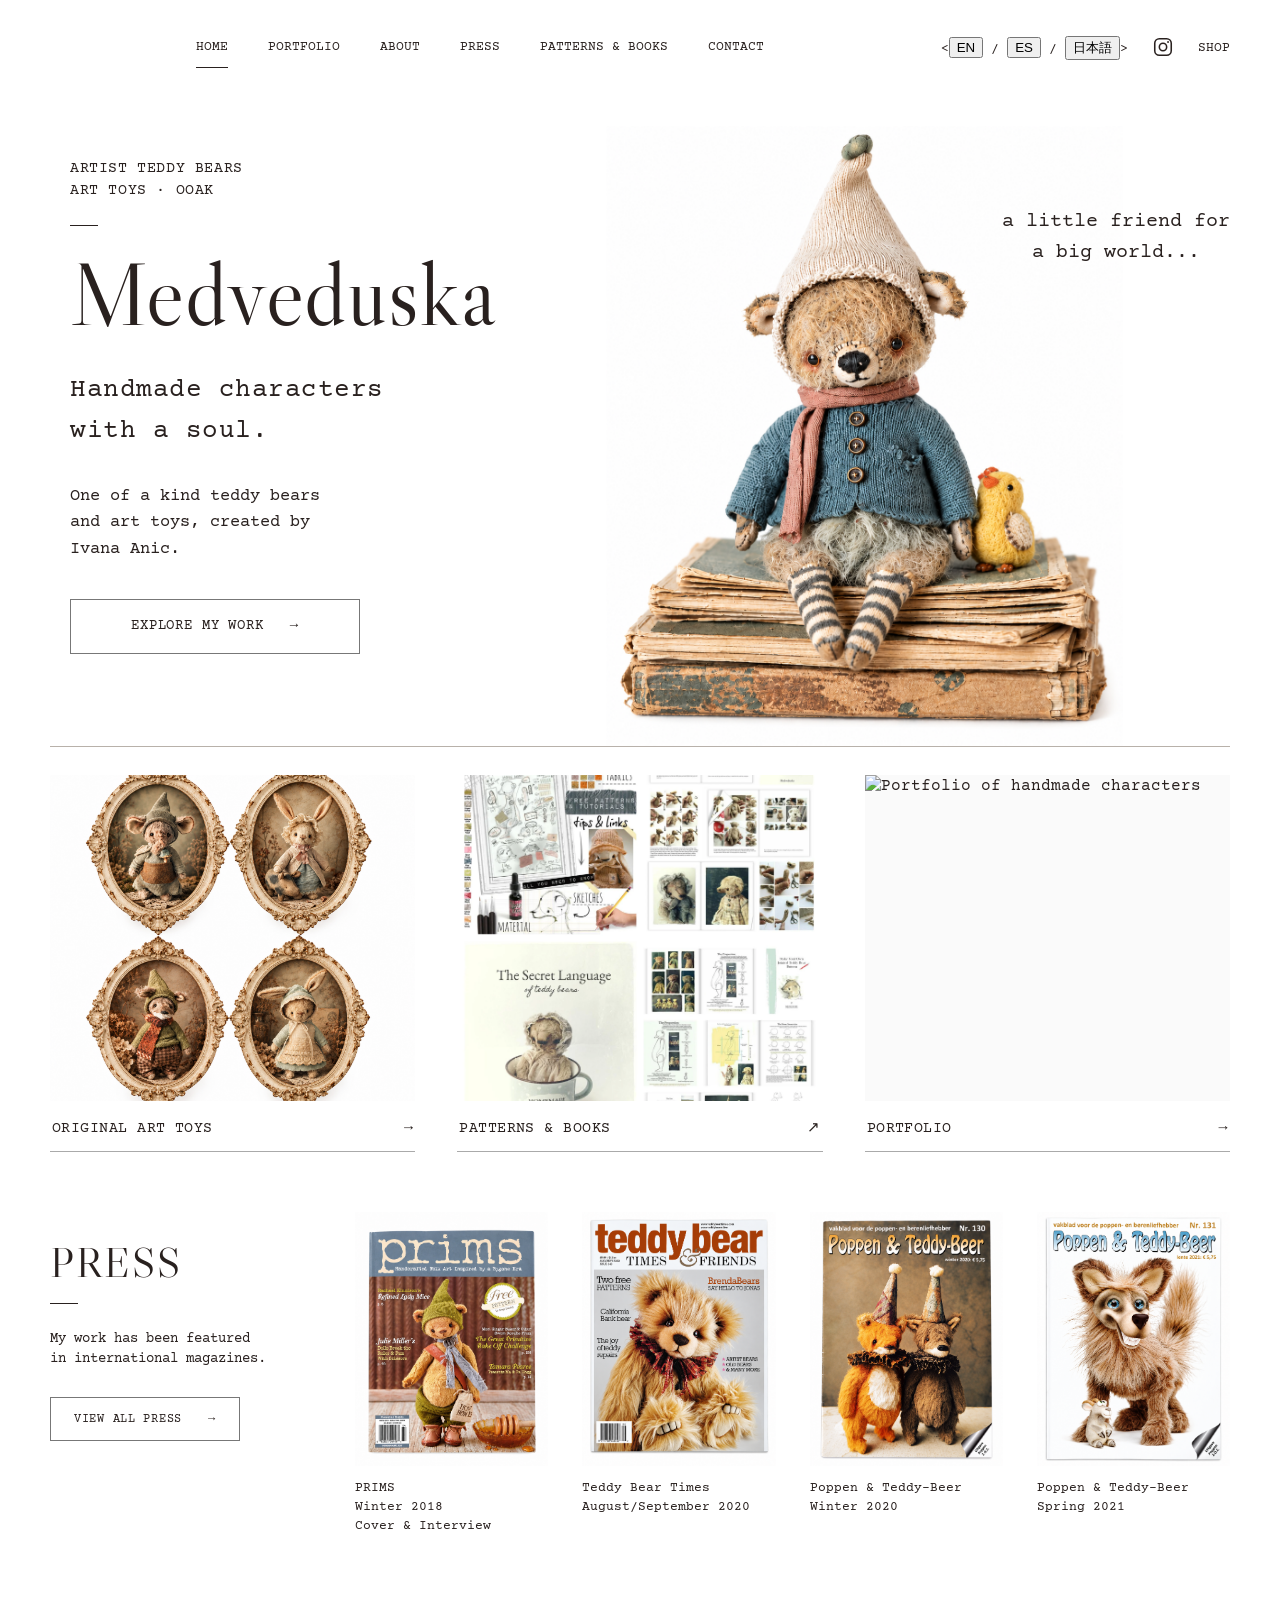
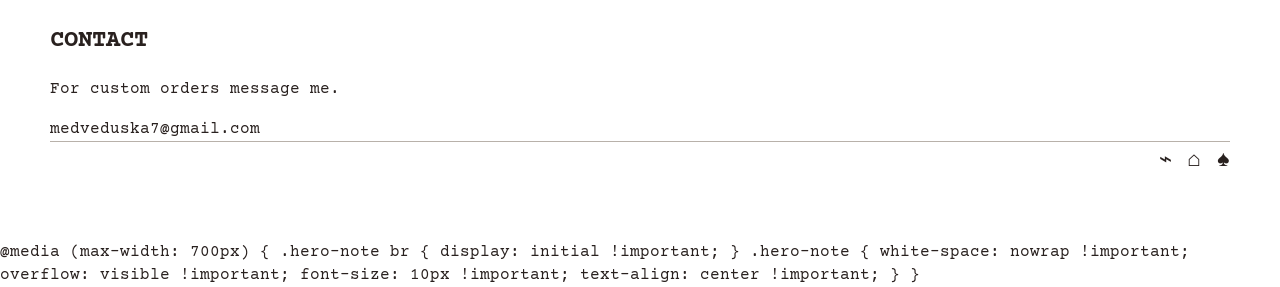
==== index.html @ 2564c170 "Update link for patterns and books section" ====
<!doctype html>
<html lang="en">
<head>
  <meta charset="utf-8" />
  <meta name="viewport" content="width=device-width, initial-scale=1" />
  <meta name="description" content="Medveduska — handmade characters with a soul." />
  <title>Medveduska — Artist Teddy Bears</title>
  <link rel="preconnect" href="https://fonts.googleapis.com">
  <link rel="preconnect" href="https://fonts.gstatic.com" crossorigin>
  <link href="https://fonts.googleapis.com/css2?family=Courier+Prime:wght@400;700&family=Libre+Caslon+Display&display=swap" rel="stylesheet">
  <link rel="stylesheet" href="styles.css" />
</head>
<body>
  <header class="site-header shell">
    <a class="brand-mobile" href="#home">MEDVEDUSKA</a>
    <button class="menu-button" aria-expanded="false" aria-controls="main-nav">MENU</button>
    <nav id="main-nav" class="nav" aria-label="Main navigation">
      <a class="active" href="#home">HOME</a><a href="#portfolio">PORTFOLIO</a><a href="#about">ABOUT</a><a href="#press">PRESS</a><a href="#patterns">PATTERNS &amp; BOOKS</a><a href="#contact">CONTACT</a>
    </nav>
    <div class="header-tools"><span><<button id="btn-en" type="button">EN</button> / <button id="btn-es" type="button">ES</button> / <button id="btn-ja" type="button">日本語</button>></span><a class="instagram" href="https://www.instagram.com/medveduska/" target="_blank" rel="noopener"><svg width="22" height="22" viewBox="0 0 24 24" fill="none" stroke="currentColor" stroke-width="1.7"><rect x="3" y="3" width="18" height="18" rx="5"/><circle cx="12" cy="12" r="4"/><circle cx="17.5" cy="6.5" r="1" fill="currentColor" stroke="none"/></svg></a>
<a class="shop-link" href="https://www.etsy.com/es/shop/Medveduska" target="_blank" rel="noopener">SHOP</a></div>
  </header>

  <main id="home">
    <section class="hero shell">
      <div class="hero-copy">
        <p class="eyebrow">ARTIST TEDDY BEARS<br>ART TOYS · OOAK</p>
        <span class="tiny-rule"></span>
        <h1>Medveduska</h1>
        <h2 id="hero-title">Handmade characters<br>with a soul.</h2>
<p class="intro" id="hero-intro">One of a kind teddy bears<br>and art toys, created by<br>Ivana Anic.</p>
<a class="outline-button" id="explore-button" href="#portfolio">EXPLORE MY WORK <span>→</span></a>
      </div>
      <div class="hero-art">
        <img src="hero-bear.png" alt="Handmade teddy bear and a small yellow chick sitting on a complete stack of vintage books" />
       <div class="hero-note"><p>a little friend for<br>a big world...</p></div>
      </div>
    </section>

    <section id="portfolio" class="feature-grid shell" aria-label="Featured collections">
      <a class="feature-card" href="art-toys.html"><img src="original-art-toys.png" alt="Original Art Toys"><span>ORIGINAL ART TOYS <b>→</b></span></a>
      <a id="patterns" class="feature-card" href="patterns-books.html"><img src="bear%20book.webp" alt="Handmade bear patterns and books"><span>PATTERNS &amp; BOOKS <b>↗</b></span></a>
      <a class="feature-card" href="#"><img src="assets/portfolio.png" alt="Portfolio of handmade characters"><span>PORTFOLIO <b>→</b></span></a>
    </section>

    <section id="press" class="press shell">
      <div class="press-copy">
        <h2>PRESS</h2><span class="tiny-rule"></span>
        <p>My work has been featured<br>in international magazines.</p>
        <a class="outline-button small" href="#">VIEW ALL PRESS <span>→</span></a>
      </div>
      <div class="press-grid">
        <article><img src="Portada prims_ arte folk y miel.png" alt="Prims magazine cover"><p>PRIMS<br>Winter 2018<br>Cover &amp; Interview</p></article>
        <article><img src="Portada de revista con oso de peluche artesano.png" alt="Teddy Bear Times magazine cover"><p>Teddy Bear Times<br>August/September 2020</p></article>
        <article><img src="Portada vintage de Poppen & Teddy-Beer.png" alt="Poppen and Teddy-Beer magazine cover"><p>Poppen &amp; Teddy-Beer<br>Winter 2020</p></article>
        <article><img src="Portada Poppen & Teddy-Beer con compañeros de peluche.png" alt="Poppen and Teddy-Beer magazine cover"><p>Poppen &amp; Teddy-Beer<br>Spring 2021</p></article>
      </div>
    </section>

    <section id="about" class="sr-only">About Medveduska</section>
    <section id="contact" class="contact shell">
  <h2>CONTACT</h2>
  <p>For custom orders message me.</p>
  <a href="mailto:medveduska7@gmail.com">medveduska7@gmail.com</a>
</section>
  </main>

  <footer class="shell footer-line" aria-hidden="true"><span>⌁</span><span>⌂</span><span>♠</span></footer>
  <script src="script.js"></script>
</body>
</html>
@media (max-width: 700px) {
  .hero-note br {
    display: initial !important;
  }

  .hero-note {
    white-space: nowrap !important;
    overflow: visible !important;
    font-size: 10px !important;
    text-align: center !important;
  }
}
---- styles.css ----
:root{--ink:#29211f;--muted:#6f6660;--line:#b8b1aa;--paper:#fff;--serif:"Libre Caslon Display",Georgia,serif;--type:"Courier Prime","Courier New",monospace}
*{box-sizing:border-box}html{scroll-behavior:smooth}body{margin:0;background:var(--paper);color:var(--ink);font-family:var(--type);font-size:16px;line-height:1.45}img{display:block;max-width:100%}a{color:inherit;text-decoration:none}.shell{width:min(1180px,calc(100% - 64px));margin-inline:auto}.site-header{height:96px;display:grid;grid-template-columns:1fr auto;align-items:center;gap:30px}.nav{display:flex;justify-content:center;gap:40px;font-size:13px}.nav a{padding:10px 0;white-space:nowrap}.nav a.active{border-bottom:1px solid var(--ink)}.header-tools{display:flex;align-items:center;gap:24px;font-size:13px}.instagram{font-family:Arial,sans-serif;font-size:29px;line-height:1}.brand-mobile,.menu-button{display:none}.hero{min-height:650px;border-bottom:1px solid var(--line);display:grid;grid-template-columns:38% 62%;align-items:end;overflow:hidden}.hero-copy{align-self:center;padding:30px 0 60px 20px;z-index:2}.eyebrow{font-size:15px;letter-spacing:.04em;margin:0 0 24px}.tiny-rule{display:block;width:28px;border-top:1px solid var(--ink);margin:0 0 25px}.hero h1{font-family:var(--serif);font-weight:400;font-size:clamp(64px,7vw,96px);line-height:.95;letter-spacing:.01em;margin:0 0 35px}.hero h2{font-family:var(--type);font-weight:400;font-size:26px;line-height:1.55;letter-spacing:.02em;margin:0 0 32px}.intro{font-size:17px;line-height:1.55;margin:0 0 36px}.outline-button{width:290px;height:55px;border:1px solid #777;display:flex;align-items:center;justify-content:center;gap:26px;font-size:14px;letter-spacing:.06em;transition:.2s}.outline-button:hover{background:#29211f;color:#fff}.hero-art{height:650px;position:relative;display:flex;align-items:flex-end;justify-content:center}.hero-art>img{width:min(680px,100%);height:620px;object-fit:contain;object-position:center bottom}.hero-note{position:absolute;right:0;top:110px;text-align:center;font-size:20px;line-height:1.55}.hero-note .star{display:block;font-family:Georgia,serif;font-size:45px;margin-bottom:18px;color:#73542c}.hero-note p{margin:0}.feature-grid{padding:28px 0 55px;display:grid;grid-template-columns:repeat(3,1fr);gap:42px}.feature-card img{width:100%;aspect-ratio:1.12/1;object-fit:cover;background:#fafafa}.feature-card span{display:flex;justify-content:space-between;border-bottom:1px solid #aaa;padding:17px 2px 11px;font-size:15px;letter-spacing:.03em}.feature-card b{font-weight:400}.press{border-top:0;padding:5px 0 55px;display:grid;grid-template-columns:250px 1fr;gap:55px}.press-copy{position:relative;padding-top:20px}.press-copy h2{font-family:var(--serif);font-size:42px;font-weight:400;letter-spacing:.05em;margin:0 0 10px}.press-copy p{font-size:14px}.outline-button.small{width:190px;height:44px;font-size:12px;margin-top:28px}.botanical{font-family:Georgia,serif;font-size:28px;line-height:.7;margin:42px 0 0 18px;color:#8c6030;transform:rotate(-8deg);width:max-content}.dreams{margin:0 0 0 72px!important;transform:rotate(-8deg);font-size:16px!important;line-height:1.4!important}.press-grid{display:grid;grid-template-columns:repeat(4,1fr);gap:34px}.press-grid article img{width:100%;aspect-ratio:.76;object-fit:cover}.press-grid article p{font-size:13px;line-height:1.45}.footer-line{height:100px;border-top:1px solid var(--line);display:flex;justify-content:flex-end;align-items:flex-start;gap:16px;padding-top:4px;font-size:22px}.sr-only{position:absolute;width:1px;height:1px;padding:0;margin:-1px;overflow:hidden;clip:rect(0,0,0,0);white-space:nowrap;border:0}
@media(max-width:980px){.site-header{height:76px;grid-template-columns:1fr auto auto}.brand-mobile,.menu-button{display:block}.brand-mobile{font-size:14px}.menu-button{border:0;background:none;font:inherit;font-size:13px}.nav{position:absolute;top:76px;left:0;right:0;background:#fff;z-index:10;display:none;flex-direction:column;gap:0;padding:20px 32px;border-bottom:1px solid var(--line)}.nav.open{display:flex}.header-tools{gap:12px}.hero{grid-template-columns:42% 58%;min-height:auto}.hero-copy{padding:65px 0 10px}.hero-art{height:600px}.hero-art>img{height:580px}.hero-note{right:3%;top:70px}.feature-grid{gap:20px}.press{grid-template-columns:1fr}.press-grid{gap:20px}}

@media(max-width:430px){.hero h1{font-size:56px}.press-grid{grid-template-columns:1fr 1fr;gap:16px}.press-grid article p{font-size:11px}}

@media (max-width: 700px) {
  .hero {
  grid-template-columns: 42% 58%;
  align-items: center;
}
.hero h1 {
  font-size: 30px;
}

.hero h2 {
  font-size: 14px;
}

.hero .intro {
  font-size: 11px;
}
  .hero-copy {
    padding-left: 0;
  }

  .hero-art img {
    width: 100%;
    height: auto;
    object-fit: contain;
  }

  .feature-grid {
    grid-template-columns: repeat(3, minmax(0, 1fr));
    gap: 12px;
  }

  .feature-card img {
    width: 100%;
    height: auto;
    object-fit: contain;
  }
}
@media (max-width: 700px) {
  .hero {
    display: grid;
    grid-template-columns: 42% 58%;
    align-items: center;
  }

  .hero-copy {
    grid-column: 1;
    grid-row: 1;
    min-width: 0;
  }

  .hero-art {
    grid-column: 2;
    grid-row: 1;
    min-width: 0;
  }
}
@media (max-width: 700px) {
  .hero.shell {
    display: grid !important;
    grid-template-columns: minmax(0, 42%) minmax(0, 58%) !important;
    align-items: center;
  }

  .hero-copy {
    grid-column: 1 !important;
    grid-row: 1 !important;
    min-width: 0;
  }

  .hero-art {
    grid-column: 2 !important;
    grid-row: 1 !important;
    min-width: 0;
  }

  .hero-art img {
    width: 100%;
    height: auto;
  }
}
@media (max-width: 700px) {
  .hero-art {
    width: 58%;
    height: auto;
    margin-left: auto;
    position: relative;
  }

  .hero-art img {
    width: 100%;
    height: auto;
    object-fit: contain;
  }

  .hero-note {
    position: absolute;
    right: 0;
    top: 12%;
    font-size: 10px;
    line-height: 1.4;
  }
}
@media (max-width: 700px) {
 .hero-note {
  position: absolute !important;
  top: -45px !important;
  right: 0 !important;
  font-size: 11px !important;
  line-height: 1.5 !important;
}

  .hero-art {
    margin-top: 130px !important;
  }

  .hero-copy {
    position: relative;
    z-index: 2;
  }
}
@media (max-width: 700px) {
  .hero-art {
    width: 68% !important;
    margin-left: auto !important;
    margin-top: 145px !important;
  }

  .hero-note {
    top: -35px !important;
    right: 0 !important;
    width: 100% !important;
    white-space: nowrap !important;
    font-size: 9px !important;
    line-height: 1.2 !important;
    text-align: right !important;
  }

  .hero-note br {
    display: none !important;
  }
}
@media (min-width: 701px) {
  .hero-note {
    top: 110px !important;
    right: 0 !important;
    width: auto !important;
    white-space: normal !important;
    text-align: center !important;
    font-size: 20px !important;
    line-height: 1.55 !important;
  }
}
@media (max-width: 700px) {
  .hero-note {
    width: 100% !important;
    white-space: normal !important;
    overflow: visible !important;
    text-align: center !important;
    font-size: 11px !important;
  }

  .hero-note br {
    display: block !important;
  }
}
@media (max-width: 700px) {
  .site-header {
    grid-template-columns: auto auto 1fr !important;
    gap: 10px !important;
  }

  .header-tools {
    gap: 8px !important;
    justify-content: flex-end;
    min-width: 0;
  }

  .header-tools span {
    display: inline-flex !important;
    align-items: center;
    gap: 3px;
    white-space: nowrap;
  }

  .header-tools button {
    font-size: 10px;
    padding: 2px 3px;
  }

  .header-tools .instagram {
    font-size: 20px;
  }

  .header-tools .shop-link {
    font-size: 10px;
  }

  .brand-mobile,
  .menu-button {
    font-size: 10px;
  }
}
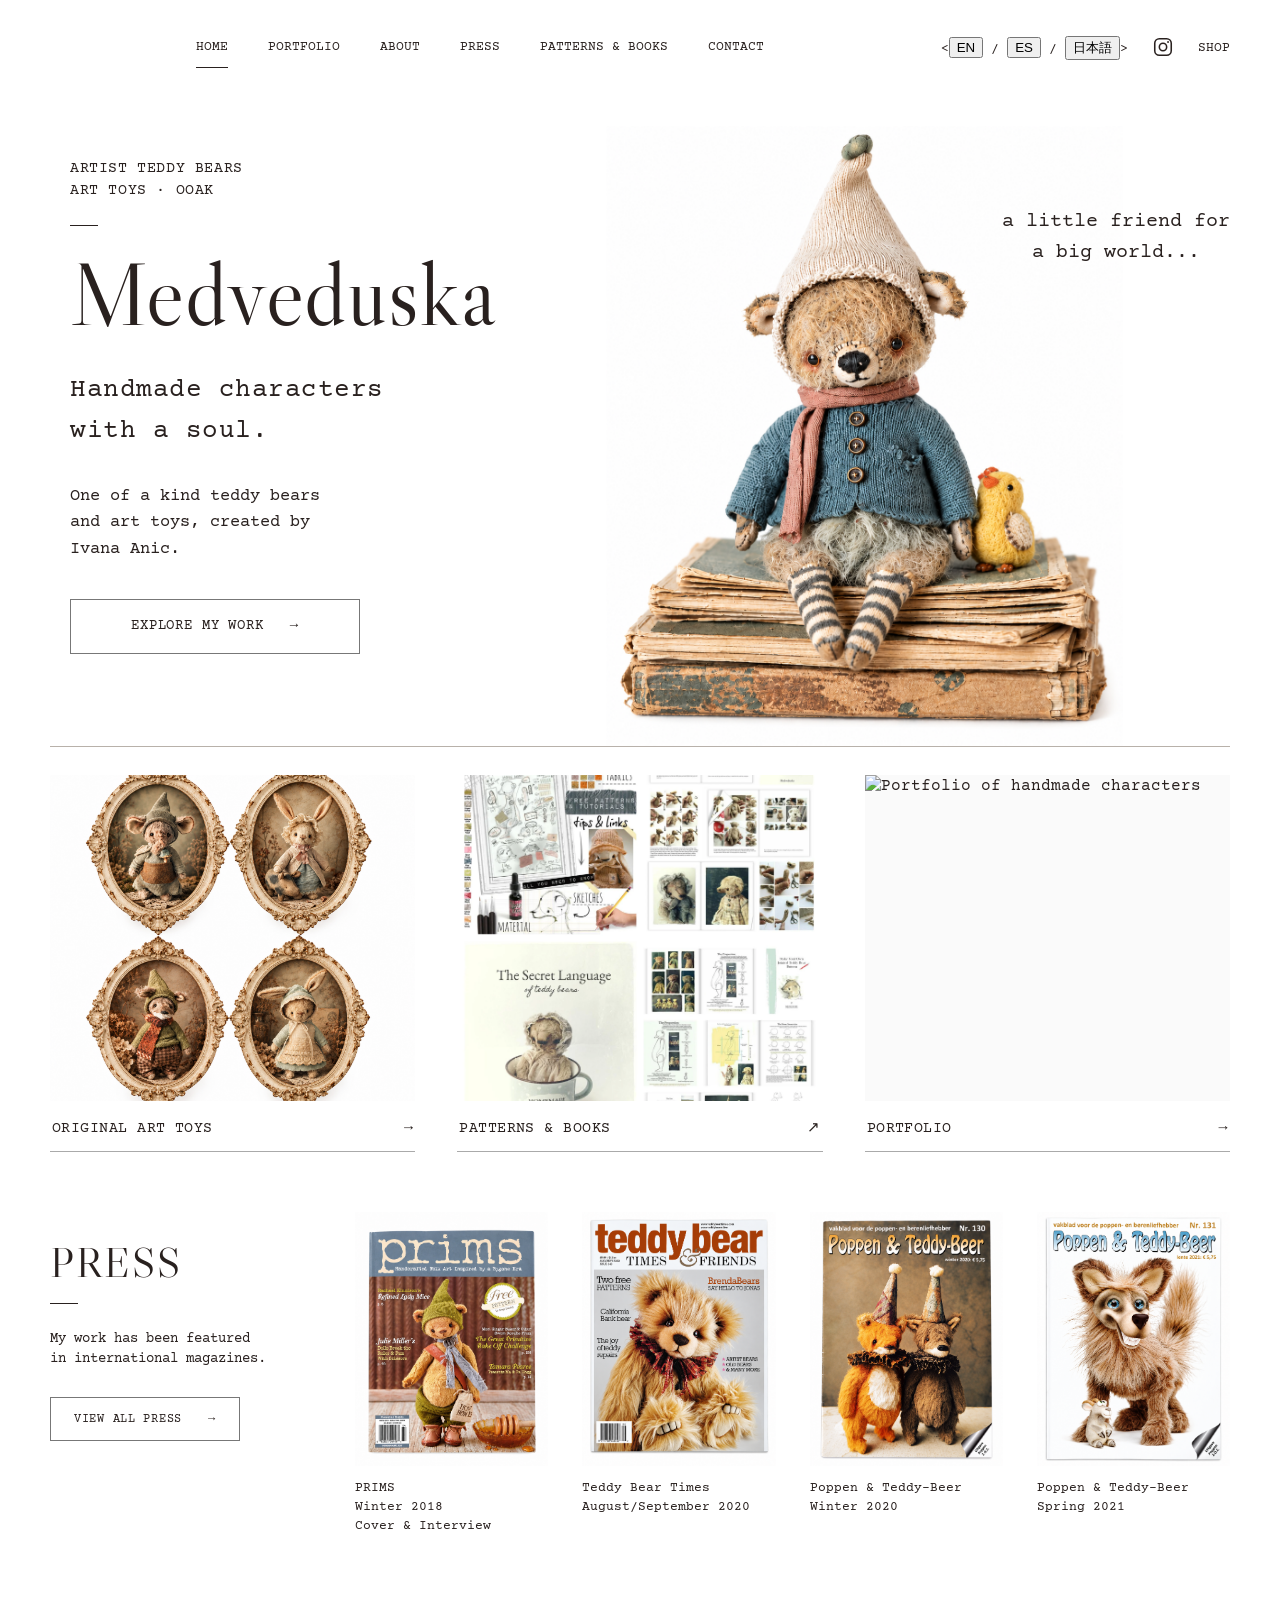
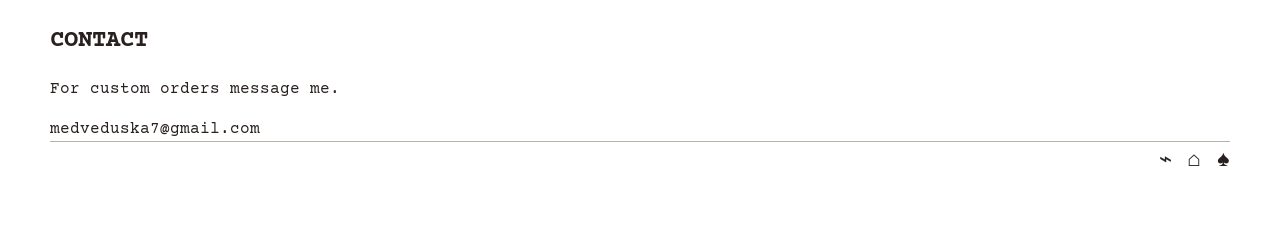
==== commit 1f622d15: "Update index.html" ====
--- a/index.html
+++ b/index.html
@@ -69,15 +69,3 @@
   <script src="script.js"></script>
 </body>
 </html>
-@media (max-width: 700px) {
-  .hero-note br {
-    display: initial !important;
-  }
-
-  .hero-note {
-    white-space: nowrap !important;
-    overflow: visible !important;
-    font-size: 10px !important;
-    text-align: center !important;
-  }
-}
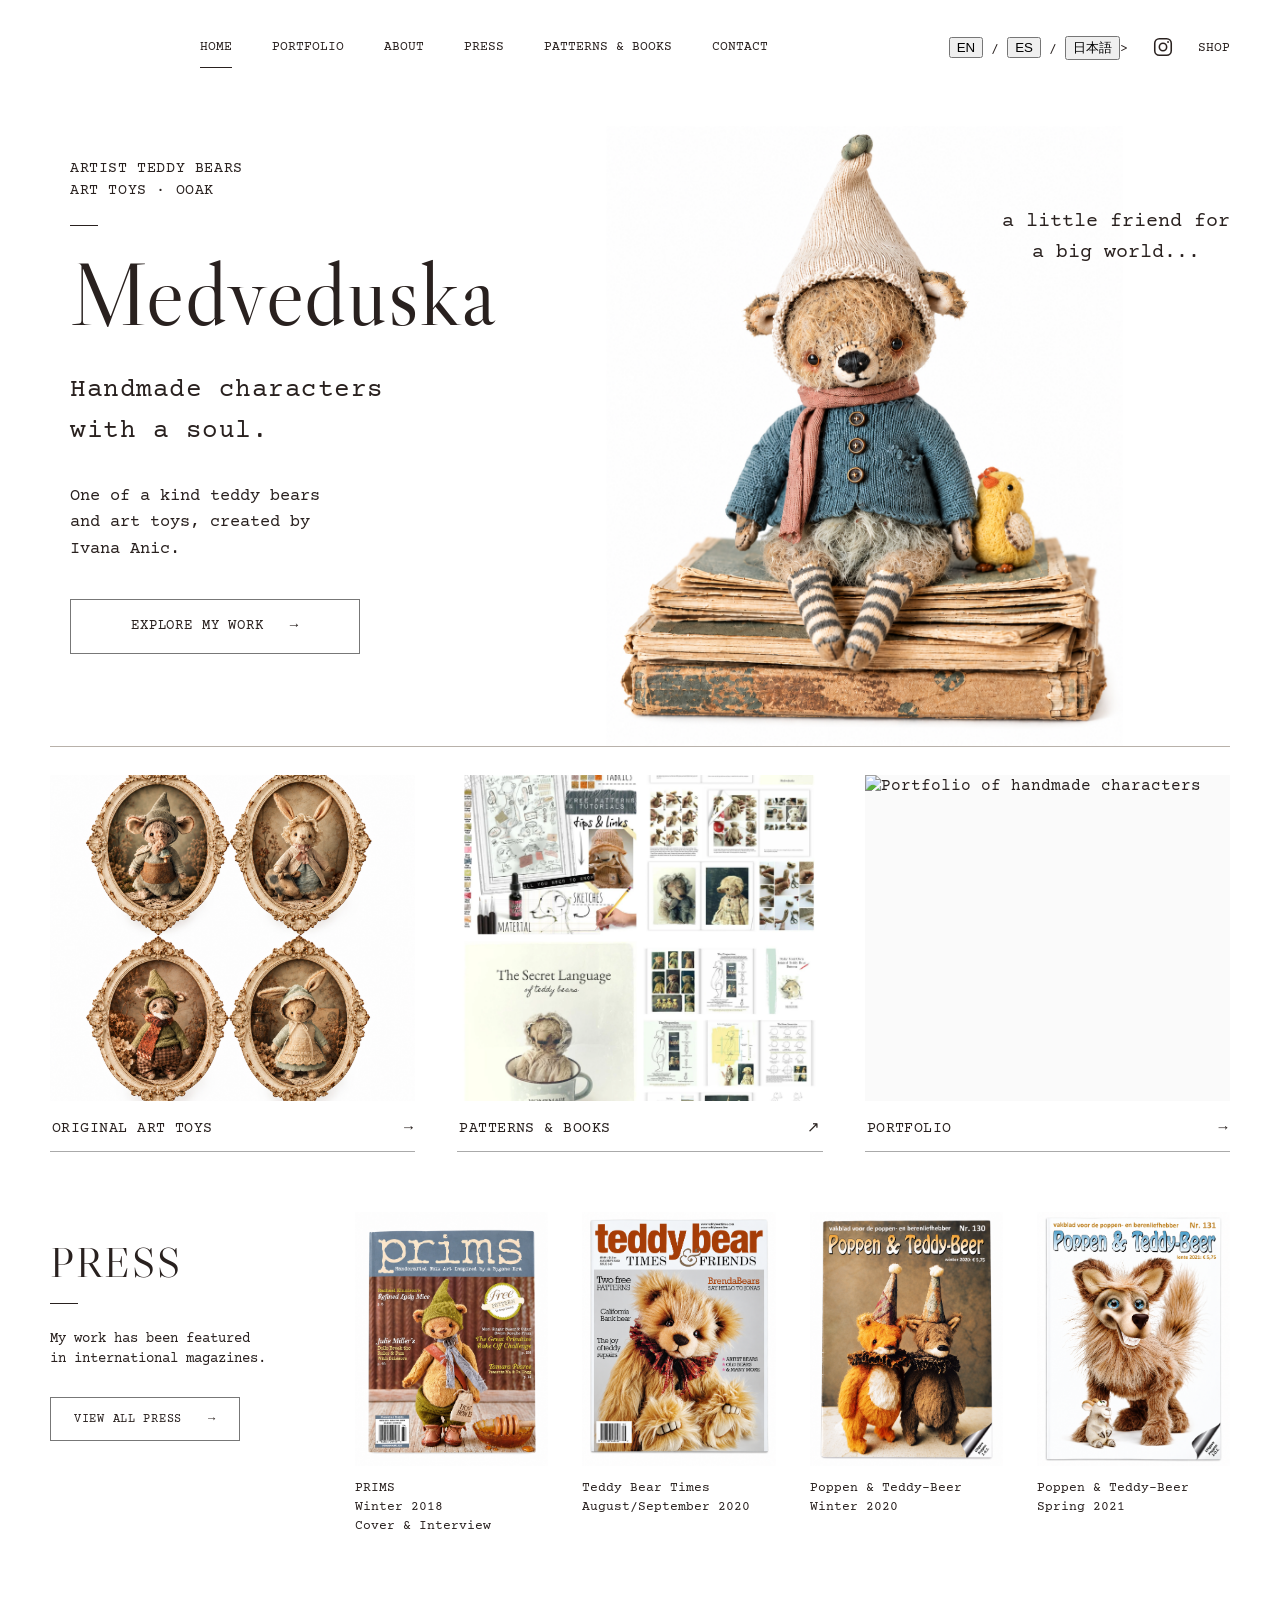
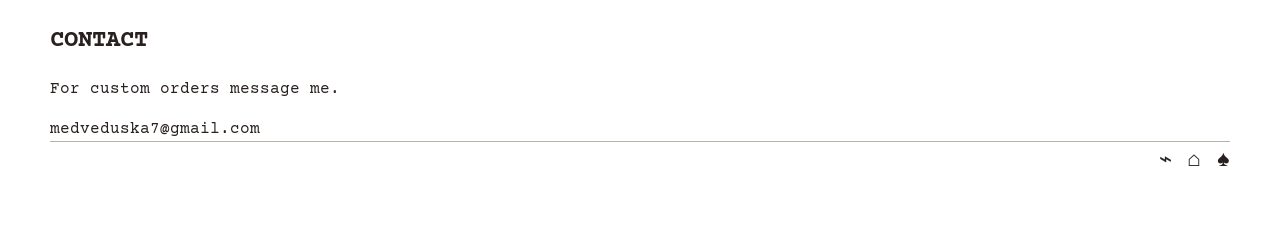
==== commit 9b12e3ae: "Fix header-tools div duplication in index.html" ====
--- a/index.html
+++ b/index.html
@@ -15,9 +15,9 @@
     <a class="brand-mobile" href="#home">MEDVEDUSKA</a>
     <button class="menu-button" aria-expanded="false" aria-controls="main-nav">MENU</button>
     <nav id="main-nav" class="nav" aria-label="Main navigation">
-      <a class="active" href="#home">HOME</a><a href="#portfolio">PORTFOLIO</a><a href="#about">ABOUT</a><a href="#press">PRESS</a><a href="#patterns">PATTERNS &amp; BOOKS</a><a href="#contact">CONTACT</a>
+      <a class="active" href="#home">HOME</a><a href="#portfolio">PORTFOLIO</a><a href="about.html">ABOUT</a><a href="#press">PRESS</a><a href="#patterns">PATTERNS &amp; BOOKS</a><a href="#contact">CONTACT</a>
     </nav>
-    <div class="header-tools"><span><<button id="btn-en" type="button">EN</button> / <button id="btn-es" type="button">ES</button> / <button id="btn-ja" type="button">日本語</button>></span><a class="instagram" href="https://www.instagram.com/medveduska/" target="_blank" rel="noopener"><svg width="22" height="22" viewBox="0 0 24 24" fill="none" stroke="currentColor" stroke-width="1.7"><rect x="3" y="3" width="18" height="18" rx="5"/><circle cx="12" cy="12" r="4"/><circle cx="17.5" cy="6.5" r="1" fill="currentColor" stroke="none"/></svg></a>
+    <div class="header-tools"><span><button id="btn-en" type="button">EN</button> / <button id="btn-es" type="button">ES</button> / <button id="btn-ja" type="button">日本語</button>></span><a class="instagram" href="https://www.instagram.com/medveduska/" target="_blank" rel="noopener"><svg width="22" height="22" viewBox="0 0 24 24" fill="none" stroke="currentColor" stroke-width="1.7"><rect x="3" y="3" width="18" height="18" rx="5"/><circle cx="12" cy="12" r="4"/><circle cx="17.5" cy="6.5" r="1" fill="currentColor" stroke="none"/></svg></a>
 <a class="shop-link" href="https://www.etsy.com/es/shop/Medveduska" target="_blank" rel="noopener">SHOP</a></div>
   </header>
 
@@ -46,8 +46,8 @@
     <section id="press" class="press shell">
       <div class="press-copy">
         <h2>PRESS</h2><span class="tiny-rule"></span>
-        <p>My work has been featured<br>in international magazines.</p>
-        <a class="outline-button small" href="#">VIEW ALL PRESS <span>→</span></a>
+        <p id="press-description">My work has been featured<br>in international magazines.</p>
+       <a class="outline-button small" id="press-button" href="#press">VIEW ALL PRESS <span>→</span></a>
       </div>
       <div class="press-grid">
         <article><img src="Portada prims_ arte folk y miel.png" alt="Prims magazine cover"><p>PRIMS<br>Winter 2018<br>Cover &amp; Interview</p></article>
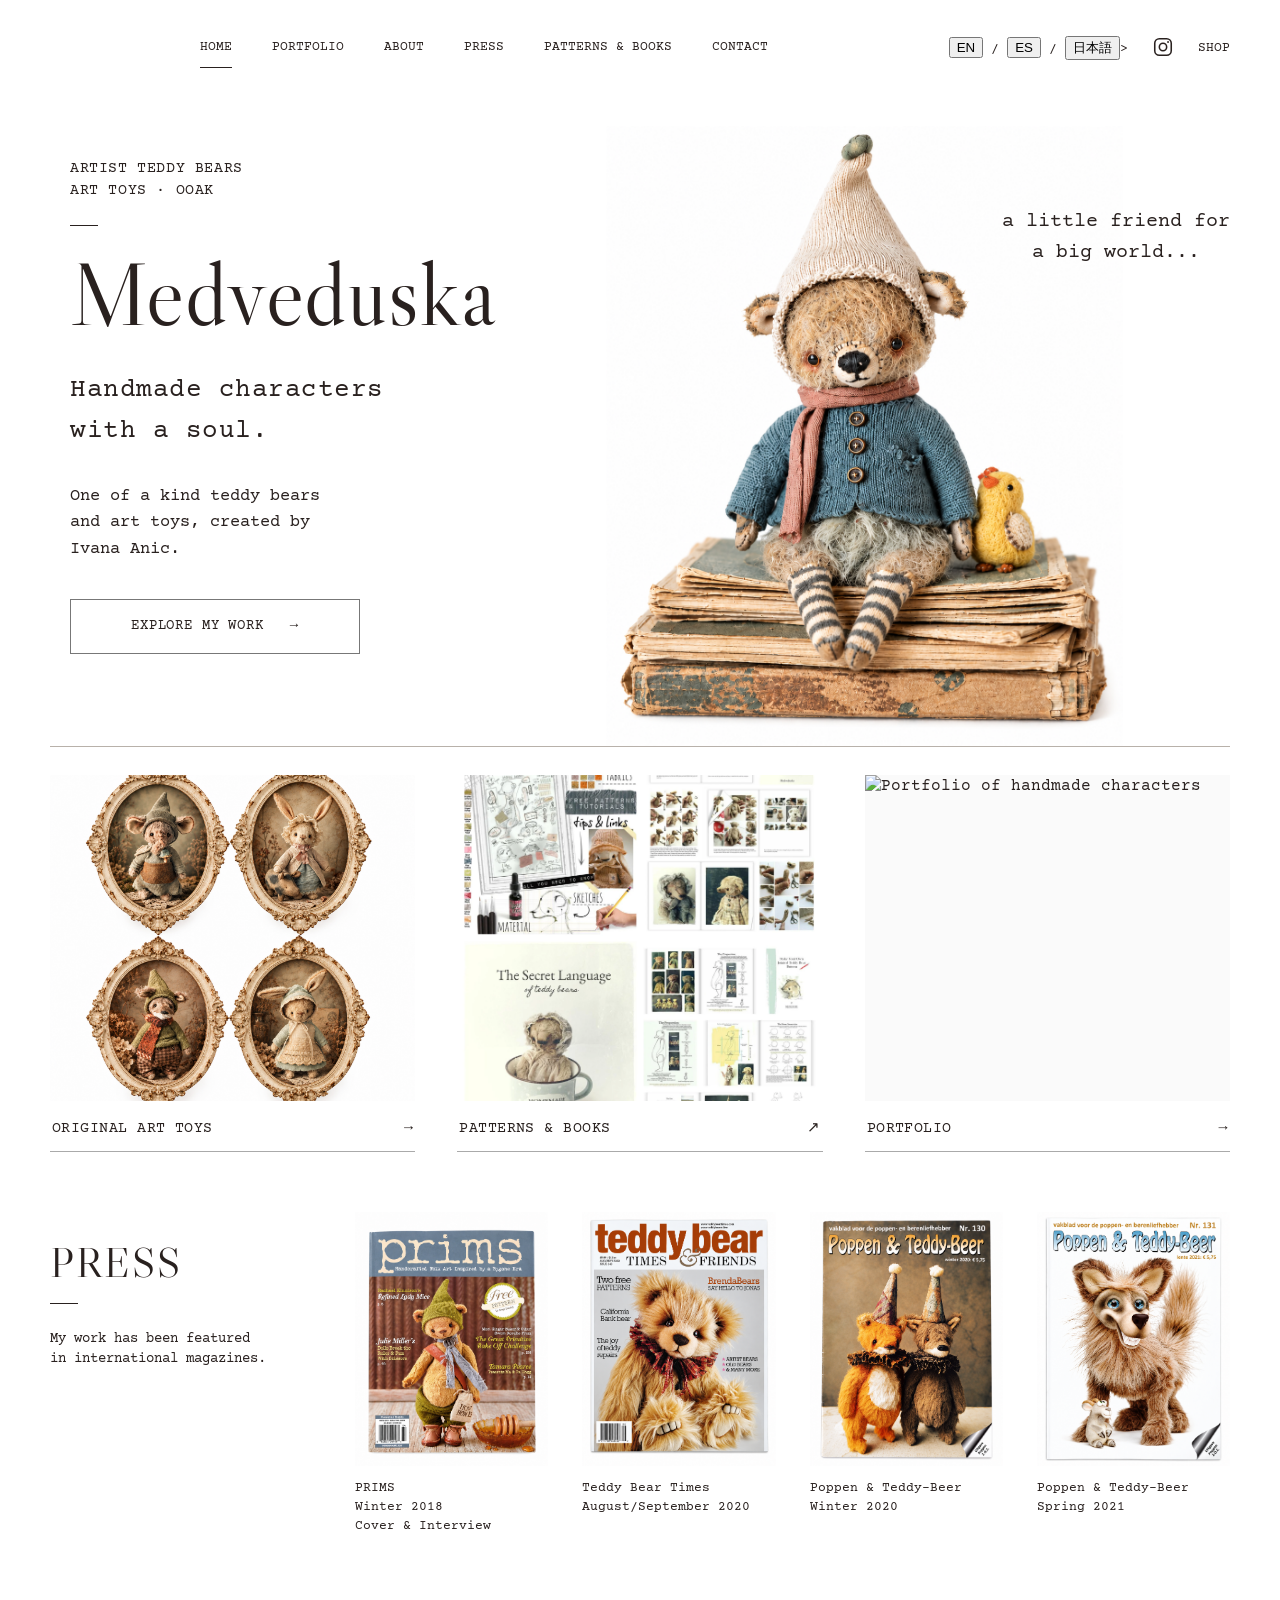
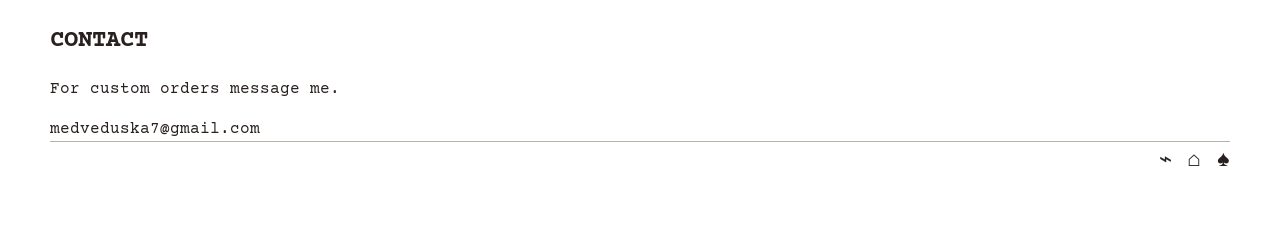
==== commit ffd37d06: "Update index.html" ====
--- a/index.html
+++ b/index.html
@@ -47,7 +47,7 @@
       <div class="press-copy">
         <h2>PRESS</h2><span class="tiny-rule"></span>
         <p id="press-description">My work has been featured<br>in international magazines.</p>
-       <a class="outline-button small" id="press-button" href="#press">VIEW ALL PRESS <span>→</span></a>
+      
       </div>
       <div class="press-grid">
         <article><img src="Portada prims_ arte folk y miel.png" alt="Prims magazine cover"><p>PRIMS<br>Winter 2018<br>Cover &amp; Interview</p></article>
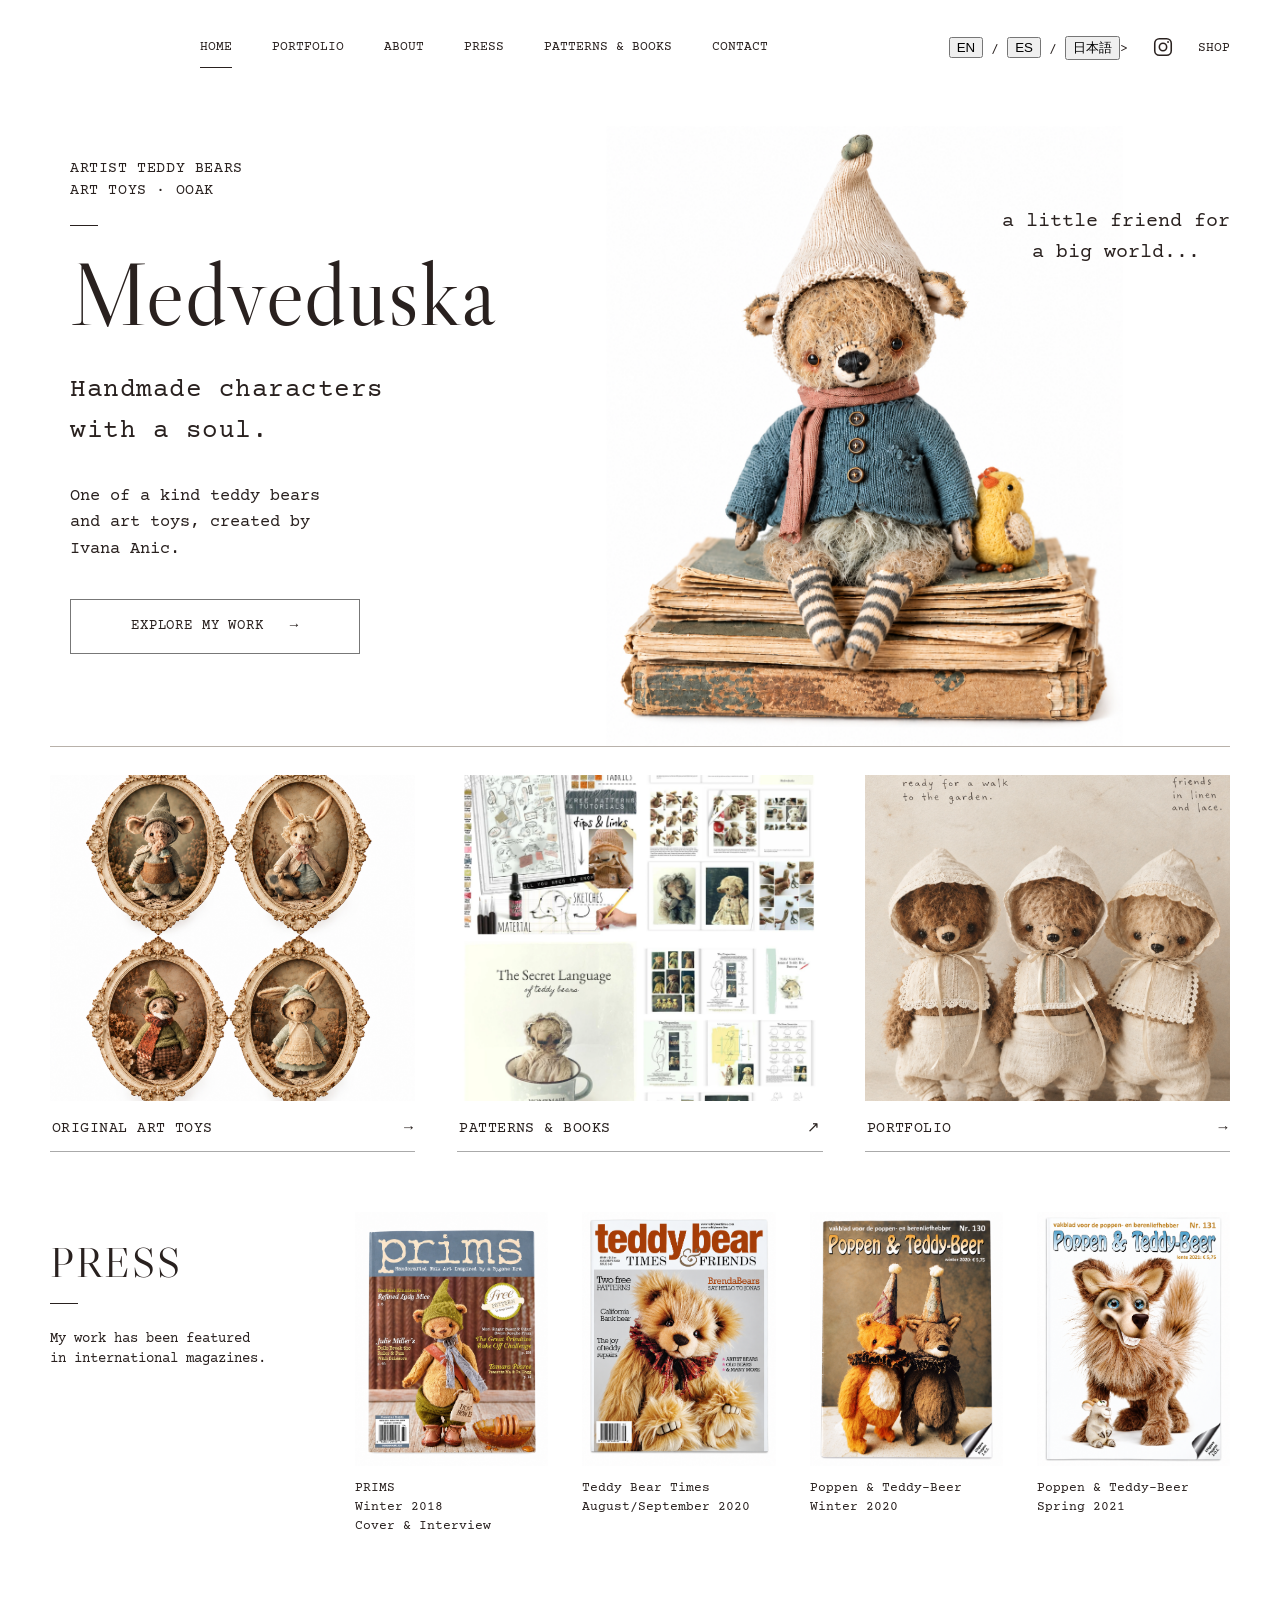
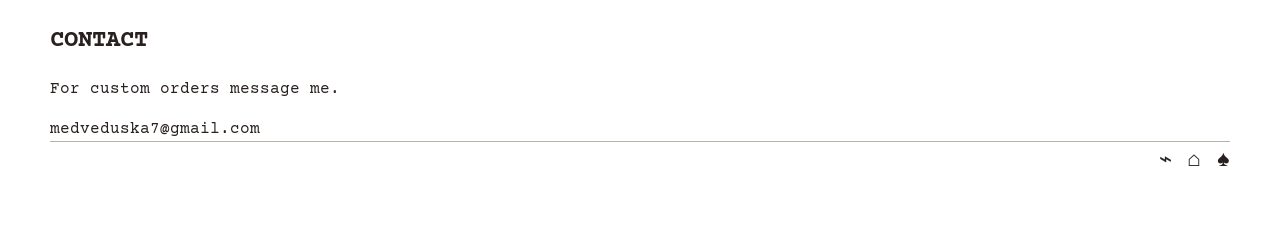
==== commit aa946792: "Update index.html" ====
--- a/index.html
+++ b/index.html
@@ -40,9 +40,9 @@
     <section id="portfolio" class="feature-grid shell" aria-label="Featured collections">
       <a class="feature-card" href="art-toys.html"><img src="original-art-toys.png" alt="Original Art Toys"><span>ORIGINAL ART TOYS <b>→</b></span></a>
       <a id="patterns" class="feature-card" href="patterns-books.html"><img src="bear%20book.webp" alt="Handmade bear patterns and books"><span>PATTERNS &amp; BOOKS <b>↗</b></span></a>
-      <a class="feature-card" href="#"><img src="assets/portfolio.png" alt="Portfolio of handmade characters"><span>PORTFOLIO <b>→</b></span></a>
-    </section>
-
+      
+<a class="feature-card" href="portfolio.html"><img src="Tres amigos de lino y encaje.png" alt="Three handmade teddy bears in linen and lace"><span>PORTFOLIO <b>→</b></span></a>
+</section>
     <section id="press" class="press shell">
       <div class="press-copy">
         <h2>PRESS</h2><span class="tiny-rule"></span>
